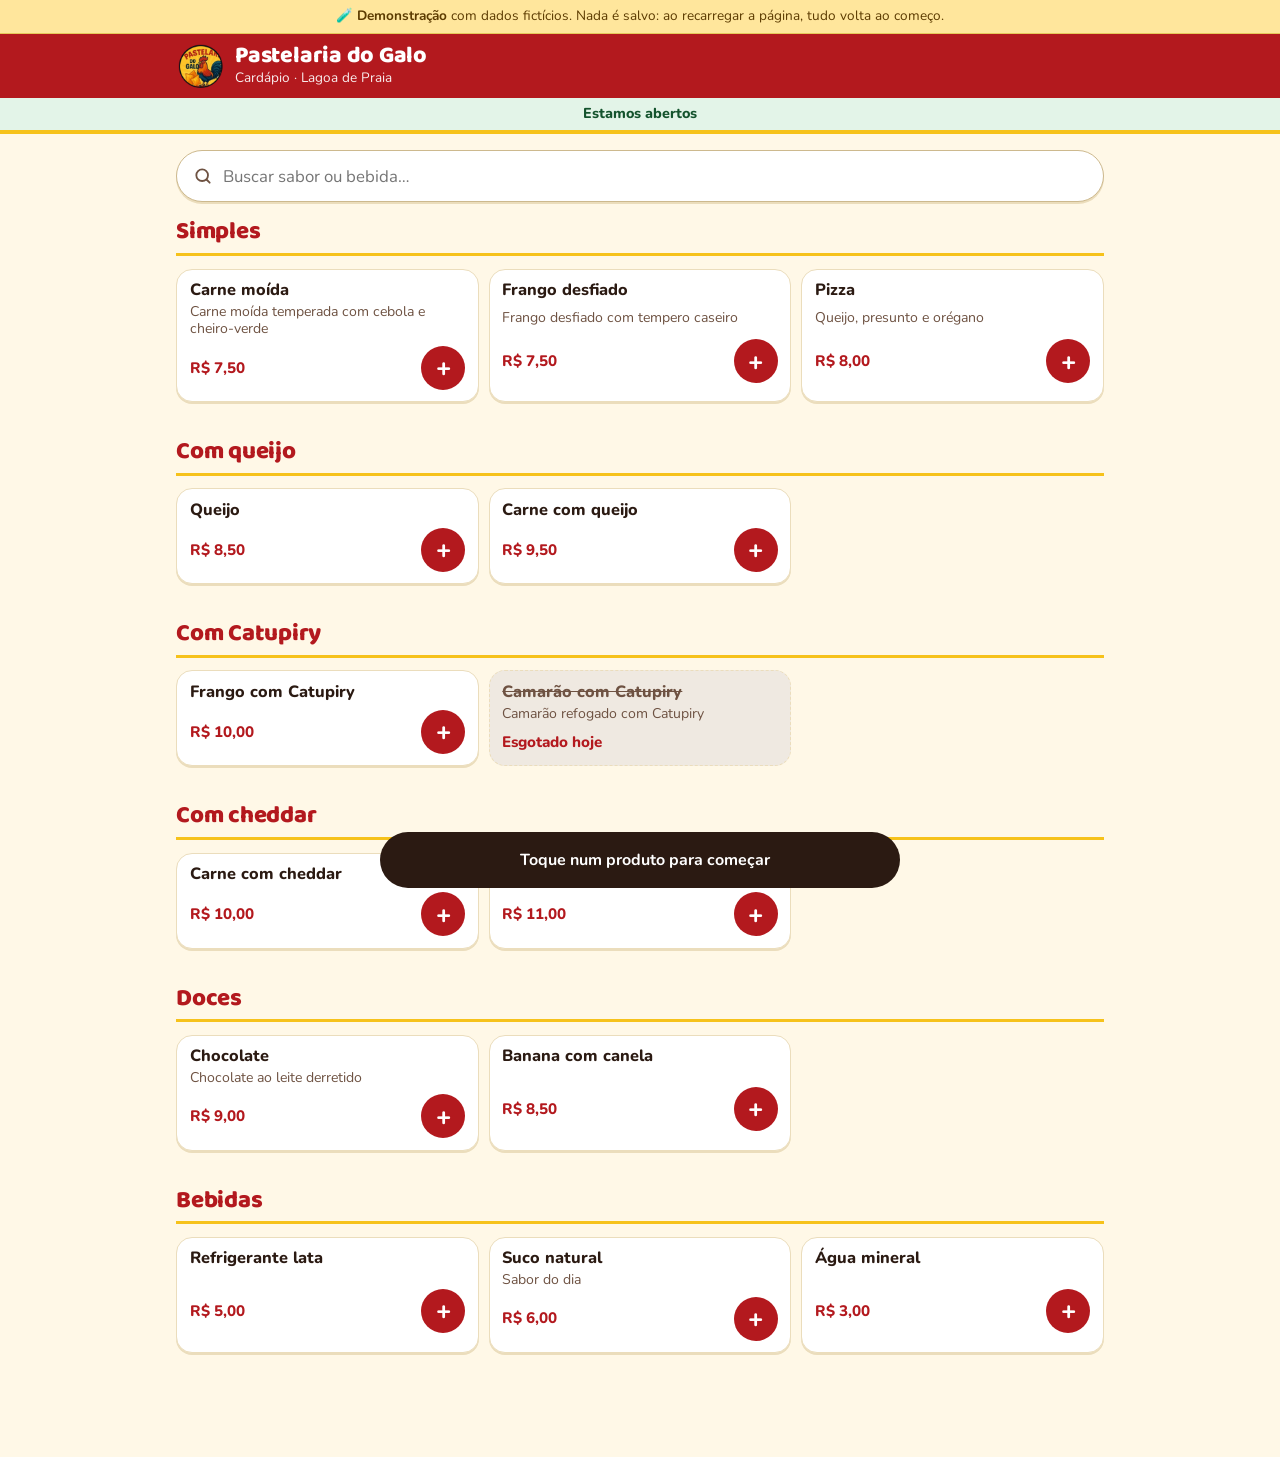
==== cardapio.html @ 92cecf73 "Demonstração clicável do Galo & Cia com dados fictícios" ====
<!doctype html>
<html lang="pt-BR">
<head>
    <meta charset="utf-8">
    <meta name="viewport" content="width=device-width, initial-scale=1, viewport-fit=cover">
    <meta name="theme-color" content="#B3191E">
    <meta name="description" content="Cardápio da Pastelaria do Galo. Escolha os pastéis e peça pelo WhatsApp.">
    <title>Cardápio · Demonstração</title>
    <link rel="icon" type="image/png" href="img/logo-galo.png">
    <link rel="stylesheet" href="vendor/bootstrap/bootstrap.min.css">
    <link rel="stylesheet" href="css/app.css">
    <link rel="stylesheet" href="css/demo.css">
</head>
<body class="cardapio-pagina">
<!-- DEMONSTRAÇÃO: esta faixa avisa que os dados são inventados. -->
<div class="faixa-demo" role="note">🧪 <strong>Demonstração</strong> com dados fictícios. Nada é salvo: ao recarregar a página, tudo volta ao começo.</div>
<!-- Esta página é PÚBLICA: qualquer pessoa abre, sem login. Por isso ela não carrega o
     sistema interno (menu, telas, login). Só mostra o cardápio e monta o pedido. -->

<header class="cardapio-topo">
    <div class="cardapio-topo-linha">
        <img class="cardapio-logo" src="img/logo-galo.png" alt="Pastelaria do Galo" width="56" height="52">
        <div class="cardapio-titulo">
            <h1>Pastelaria do Galo</h1>
            <p>Cardápio · Lagoa de Praia</p>
        </div>
    </div>
    <!-- "Estamos abertos" / "Fechados": faixa própria, embaixo do nome. -->
    <div id="situacao" class="cardapio-situacao" role="status">Carregando…</div>
</header>

<main class="cardapio-principal">
    <div id="aviso" class="cardapio-aviso d-none" role="status"></div>

    <label class="venda-busca">
        <svg aria-hidden="true" viewBox="0 0 24 24"><circle cx="11" cy="11" r="7"/><path d="m20 20-3.5-3.5"/></svg>
        <span class="visually-hidden">Buscar no cardápio</span>
        <input id="busca" type="search" autocomplete="off" placeholder="Buscar sabor ou bebida…">
    </label>

    <div id="lista"><p class="venda-vazio">Carregando o cardápio…</p></div>
    <noscript><p class="venda-vazio">Para ver o cardápio, ative o JavaScript do navegador.</p></noscript>
</main>

<!-- A barra do pedido: sempre à vista, com o total. Tocar abre o pedido para finalizar. -->
<button id="barra-pedido" class="barra-pedido barra-pedido-cardapio vazia" type="button"
        data-bs-toggle="offcanvas" data-bs-target="#painel-pedido" aria-controls="painel-pedido">
    <span>Toque num produto para começar</span>
</button>

<div id="painel-pedido" class="offcanvas offcanvas-bottom painel-cardapio" tabindex="-1" aria-labelledby="titulo-pedido">
    <div class="offcanvas-header">
        <h2 id="titulo-pedido" class="offcanvas-title h4">Seu pedido</h2>
        <button type="button" class="btn-close" data-bs-dismiss="offcanvas" aria-label="Voltar ao cardápio"></button>
    </div>
    <div class="offcanvas-body">
        <ul id="lista-pedido" class="pedido-lista"></ul>
        <div class="text-end mb-2"><button id="limpar" class="btn btn-link btn-sm" type="button">Limpar o pedido</button></div>

        <form id="form-pedido" novalidate>
            <div class="mb-2">
                <label class="form-label" for="p-nome">Seu nome</label>
                <input id="p-nome" class="form-control" maxlength="60" autocomplete="name" required>
            </div>

            <div class="mb-2">
                <div class="form-label">Como você quer receber?</div>
                <div class="btn-group grupo-grande w-100" role="group" aria-label="Retirada ou entrega">
                    <input type="radio" class="btn-check" name="tipo" id="tipo-retirada" value="RETIRADA" checked>
                    <label class="btn btn-outline-secondary" for="tipo-retirada">Retirar</label>
                    <input type="radio" class="btn-check" name="tipo" id="tipo-entrega" value="ENTREGA">
                    <label class="btn btn-outline-secondary" for="tipo-entrega">Entrega</label>
                </div>
                <div id="bloco-entrega" class="mt-2 d-none">
                    <label class="form-label small" for="p-local">Onde você está?</label>
                    <select id="p-local" class="form-select mb-2"></select>
                    <label class="form-label small" for="p-endereco">Ponto de referência</label>
                    <input id="p-endereco" class="form-control" maxlength="150" autocomplete="off">
                </div>
            </div>

            <div class="mb-2">
                <div class="form-label">Como vai pagar?</div>
                <div class="btn-group grupo-grande w-100" role="group" aria-label="Forma de pagamento">
                    <input type="radio" class="btn-check" name="pagamento" id="pag-pix" value="PIX" checked>
                    <label class="btn btn-outline-secondary" for="pag-pix">Pix</label>
                    <input type="radio" class="btn-check" name="pagamento" id="pag-dinheiro" value="DINHEIRO">
                    <label class="btn btn-outline-secondary" for="pag-dinheiro">Dinheiro</label>
                </div>
                <p id="ajuda-pix" class="form-text mb-0">A pastelaria te passa a chave Pix pelo WhatsApp.</p>
                <div id="bloco-troco" class="mt-2 d-none">
                    <label class="form-label small" for="p-troco">Troco para quanto? (deixe em branco se não precisa)</label>
                    <div class="input-group">
                        <span class="input-group-text">R$</span>
                        <input id="p-troco" class="form-control" inputmode="decimal" autocomplete="off">
                    </div>
                </div>
            </div>

            <div class="mb-2">
                <label class="form-label" for="p-observacao">Observação (opcional)</label>
                <textarea id="p-observacao" class="form-control" rows="2" maxlength="200"></textarea>
            </div>

            <!-- O detalhe da conta rola junto com o formulário; no rodapé fixo ficam só o total e o botão. -->
            <dl class="resumo-fechamento mb-1">
                <dt>Itens</dt><dd id="r-itens">R$ 0,00</dd>
                <dt id="r-taxa-rotulo" class="d-none">Entrega</dt><dd id="r-taxa" class="d-none">R$ 0,00</dd>
            </dl>
            <p class="small text-secondary mb-2">O total é uma estimativa. A pastelaria confirma o valor e o tempo pelo WhatsApp.</p>

            <div class="pedido-rodape-cardapio">
            <div class="rodape-total">
                <span class="fw-bold">Total estimado</span>
                <strong id="r-total" class="pedido-total-cardapio">R$ 0,00</strong>
            </div>
            <div id="erro-pedido" class="alert alert-danger py-2 d-none" role="alert"></div>
            <button id="enviar" class="btn btn-primary btn-lg w-100" type="submit">Pedir pelo WhatsApp</button>
            <a id="link-reserva" class="d-none small mt-2 text-center" rel="noopener" href="#">
                O WhatsApp não abriu? Toque aqui.</a>
            </div>
        </form>
    </div>
</div>

<script src="vendor/bootstrap/bootstrap.bundle.min.js"></script>
<script type="module" src="js/publico/cardapio.js"></script>
</body>
</html>
---- css/app.css ----
/* ============================================================================
   Visual do Galo & Cia (ver docs/IDENTIDADE_VISUAL.md e docs/PLANO_VISUAL.md).

   Estilo escolhido no protótipo: "Cardápio em grade" (estilo B). Topo vermelho
   com faixa amarela, fundo creme, cartões brancos com "sombra de carimbo"
   (uma linha embaixo, sem borrão), títulos arredondados e fortes.

   COMO FUNCIONA: o Bootstrap desenha tudo usando variáveis CSS (--bs-...).
   Aqui trocamos essas variáveis pelas da marca. Assim, cada botão, campo e
   cartão do sistema muda de cara sem precisarmos mexer tela por tela.

   Para mudar uma cor do sistema inteiro, altere só a variável --galo-... aqui.
   ========================================================================== */

/* Fontes salvas no projeto (vendor/fonts, licença OFL): o sistema funciona sem
   internet e não avisa nenhum site de fora a cada tela aberta. Cada arquivo é
   "variável": um só arquivo tem todos os pesos, do normal ao extra-negrito.
   font-display: swap mostra o texto na fonte do sistema até a fonte carregar. */
@font-face {
    font-family: "Baloo 2";
    src: url("../vendor/fonts/baloo2-latin.woff2") format("woff2");
    font-weight: 400 800;
    font-style: normal;
    font-display: swap;
}
@font-face {
    font-family: "Nunito";
    src: url("../vendor/fonts/nunito-latin.woff2") format("woff2");
    font-weight: 200 1000;
    font-style: normal;
    font-display: swap;
}

:root {
    /* Cores da marca */
    --galo-vermelho: #B3191E;
    --galo-vermelho-escuro: #8E1418;
    --galo-vermelho-noite: #6F0F12;
    --galo-amarelo: #F6C21B;
    --galo-amarelo-escuro: #DDA90C;
    --galo-laranja: #E8761E;
    --galo-escuro: #2B1A12;
    --galo-texto-suave: #6E5242;   /* textos de apoio: 6,6:1 sobre o creme */
    --galo-creme: #FFF4D6;
    --galo-fundo: #FFF8E7;         /* fundo das telas */
    --galo-borda: #EBDDBC;
    --galo-borda-forte: #CDB98E;
    --galo-sombra: 0 2px 0 var(--galo-borda);   /* a "sombra de carimbo" */
    --galo-vermelho-rgb: 179, 25, 30;            /* o vermelho em números, para os contornos de foco */
    --galo-foco: rgba(179, 25, 30, 0.18);        /* brilho em volta do campo selecionado */
    --galo-brilho: rgba(246, 194, 27, 0.25);     /* luz amarela nos cartões de destaque */

    /* Fontes: títulos arredondados (Baloo 2) e texto amigável (Nunito).
       Sem os arquivos delas, o navegador usa a fonte do sistema. */
    --fonte-titulo: "Baloo 2", "Nunito", system-ui, "Segoe UI", Roboto, Arial, sans-serif;
    --fonte-texto: "Nunito", system-ui, "Segoe UI", Roboto, "Helvetica Neue", Arial, sans-serif;

    /* Altura do menu de baixo no celular (as telas reservam esse espaço). */
    --menu-celular-altura: 64px;

    /* Bootstrap passa a usar as da marca */
    --bs-body-bg: var(--galo-fundo);
    --bs-body-color: var(--galo-escuro);
    --bs-secondary-color: var(--galo-texto-suave);
    --bs-primary: var(--galo-vermelho);
    --bs-primary-rgb: 179, 25, 30;
    --bs-link-color-rgb: 179, 25, 30;
    --bs-link-hover-color-rgb: 142, 20, 24;
    --bs-border-color: var(--galo-borda);
    --bs-border-radius: 0.75rem;
    --bs-border-radius-lg: 1rem;
    --bs-focus-ring-color: rgba(179, 25, 30, 0.25);
    --bs-font-sans-serif: var(--fonte-texto);
}

/* Peixaria: a mesma casa, outra cor. Ao escolher a peixaria, as variáveis da marca
   trocam de vermelho/amarelo para azul-marinho/azul-água, e o sistema inteiro muda
   junto, sem mexer tela por tela. Assim fica claro, de longe, em qual negócio se está.
   Contrastes conferidos: texto escuro no fundo 14,8:1; texto de apoio 6,5:1; branco
   no azul-marinho 9,1:1; texto escuro no azul-água 9,4:1.
   As variáveis do Bootstrap que usam as da marca são repetidas aqui, porque o
   navegador as calcula uma vez no :root e não as recalcularia sozinho. */
body[data-negocio="PEIXARIA"] {
    --galo-vermelho: #0F4C75;          /* azul-marinho: topo, botões, títulos */
    --galo-vermelho-escuro: #0B3A5A;
    --galo-vermelho-noite: #082A42;
    --galo-amarelo: #7FD1E3;           /* azul-água: escolhido, selos, faixa do topo */
    --galo-amarelo-escuro: #4FB3CC;
    --galo-escuro: #0B2233;
    --galo-texto-suave: #3F5B70;
    --galo-creme: #DCEEF7;
    --galo-fundo: #EEF5FA;
    --galo-borda: #C9DDEA;
    --galo-borda-forte: #93B8D0;
    --galo-sombra: 0 2px 0 var(--galo-borda);
    --galo-vermelho-rgb: 15, 76, 117;
    --galo-foco: rgba(15, 76, 117, 0.2);
    --galo-brilho: rgba(127, 209, 227, 0.25);

    --bs-body-bg: var(--galo-fundo);
    --bs-body-color: var(--galo-escuro);
    --bs-secondary-color: var(--galo-texto-suave);
    --bs-primary: var(--galo-vermelho);
    --bs-primary-rgb: 15, 76, 117;
    --bs-link-color-rgb: 15, 76, 117;
    --bs-link-hover-color-rgb: 11, 58, 90;
    --bs-border-color: var(--galo-borda);
    --bs-focus-ring-color: rgba(15, 76, 117, 0.25);
    background-color: var(--galo-fundo);
}

/* ── Textos ───────────────────────────────────────────────────────────────── */

h1, h2, h3, .h1, .h2, .h3, .h4, .h5 {
    font-family: var(--fonte-titulo);
    font-weight: 800;
    letter-spacing: -0.01em;
}
/* O título de cada tela: grande e no vermelho da marca. */
.cabecalho-tela h1,
.cabecalho-tela .h3 {
    color: var(--galo-vermelho);
    line-height: 1.1;
}
/* "text-muted" do Bootstrap vira o marrom suave da marca (contraste conferido). */
.text-muted {
    color: var(--galo-texto-suave) !important;
}

/* ── Botões ───────────────────────────────────────────────────────────────── */

/* Botões maiores para o toque, no celular. */
.btn {
    min-height: 44px;
    font-weight: 700;
    border-radius: 0.75rem;
}

/* Ação principal: vermelho da marca, texto branco e a "sombra de carimbo"
   mais escura, que dá cara de botão de apertar. */
.btn-primary {
    --bs-btn-color: #fff;
    --bs-btn-bg: var(--galo-vermelho);
    --bs-btn-border-color: var(--galo-vermelho);
    --bs-btn-hover-color: #fff;
    --bs-btn-hover-bg: var(--galo-vermelho-escuro);
    --bs-btn-hover-border-color: var(--galo-vermelho-escuro);
    --bs-btn-active-color: #fff;
    --bs-btn-active-bg: var(--galo-vermelho-noite);
    --bs-btn-active-border-color: var(--galo-vermelho-noite);
    --bs-btn-disabled-color: #fff;
    --bs-btn-disabled-bg: var(--galo-vermelho);
    --bs-btn-disabled-border-color: var(--galo-vermelho);
    --bs-btn-focus-shadow-rgb: var(--galo-vermelho-rgb);
    box-shadow: 0 3px 0 var(--galo-vermelho-noite);
}
.btn-primary:active {
    box-shadow: none;
    transform: translateY(2px);
}

/* Ação secundária (Editar, abas): contorno vermelho da marca. Sem isto, o
   Bootstrap usa o azul dele, que tem cor própria e não segue o --bs-primary. */
.btn-outline-primary {
    --bs-btn-color: var(--galo-vermelho);
    --bs-btn-bg: #fff;
    --bs-btn-border-color: var(--galo-vermelho);
    --bs-btn-hover-color: #fff;
    --bs-btn-hover-bg: var(--galo-vermelho-escuro);
    --bs-btn-hover-border-color: var(--galo-vermelho-escuro);
    --bs-btn-active-color: #fff;
    --bs-btn-active-bg: var(--galo-vermelho);
    --bs-btn-active-border-color: var(--galo-vermelho);
    --bs-btn-disabled-color: var(--galo-vermelho);
    --bs-btn-disabled-border-color: var(--galo-vermelho);
    --bs-btn-focus-shadow-rgb: var(--galo-vermelho-rgb);
}

/* "Registrar venda" usava o verde do Bootstrap, que destoava: vira vermelho. */
.btn-success {
    --bs-btn-color: #fff;
    --bs-btn-bg: var(--galo-vermelho);
    --bs-btn-border-color: var(--galo-vermelho);
    --bs-btn-hover-color: #fff;
    --bs-btn-hover-bg: var(--galo-vermelho-escuro);
    --bs-btn-hover-border-color: var(--galo-vermelho-escuro);
    --bs-btn-active-color: #fff;
    --bs-btn-active-bg: var(--galo-vermelho-noite);
    --bs-btn-active-border-color: var(--galo-vermelho-noite);
    --bs-btn-disabled-color: #fff;
    --bs-btn-disabled-bg: var(--galo-vermelho);
    --bs-btn-disabled-border-color: var(--galo-vermelho);
    box-shadow: 0 3px 0 var(--galo-vermelho-noite);
}

/* Botão em forma de link ("Limpar o pedido"): na cor da marca, e não no azul do Bootstrap. */
.btn-link {
    --bs-btn-color: var(--galo-vermelho);
    --bs-btn-hover-color: var(--galo-vermelho-escuro);
    --bs-btn-active-color: var(--galo-vermelho-noite);
}

/* Destaque: amarelo da marca. Texto ESCURO: branco no amarelo fica ilegível. */
.btn-warning {
    --bs-btn-color: var(--galo-escuro);
    --bs-btn-bg: var(--galo-amarelo);
    --bs-btn-border-color: var(--galo-amarelo);
    --bs-btn-hover-color: var(--galo-escuro);
    --bs-btn-hover-bg: var(--galo-amarelo-escuro);
    --bs-btn-hover-border-color: var(--galo-amarelo-escuro);
    --bs-btn-active-color: var(--galo-escuro);
    --bs-btn-active-bg: var(--galo-amarelo-escuro);
    --bs-btn-active-border-color: var(--galo-amarelo-escuro);
}

/* Opções (pagamento, origem, período...): brancas; a escolhida fica AMARELA,
   com texto escuro e em negrito. O vermelho fica só para a ação principal,
   e a escolha não depende só da cor (o negrito também muda). */
.btn-outline-secondary {
    --bs-btn-color: var(--galo-escuro);
    --bs-btn-bg: #fff;
    --bs-btn-border-color: var(--galo-borda-forte);
    --bs-btn-hover-color: var(--galo-escuro);
    --bs-btn-hover-bg: var(--galo-creme);
    --bs-btn-hover-border-color: var(--galo-borda-forte);
    --bs-btn-active-color: var(--galo-escuro);
    --bs-btn-active-bg: var(--galo-amarelo);
    --bs-btn-active-border-color: var(--galo-amarelo-escuro);
    --bs-btn-focus-shadow-rgb: var(--galo-vermelho-rgb);
}
.btn-check:checked + .btn {
    font-weight: 800;
}

/* ── Campos ───────────────────────────────────────────────────────────────── */

/* Campos brancos sobre o creme: destacam onde se digita. */
.form-control,
.form-select {
    background-color: #fff;
    border-color: var(--galo-borda-forte);
    border-radius: 0.75rem;
    min-height: 44px;
}
.form-control:focus,
.form-select:focus {
    border-color: var(--galo-vermelho);
    box-shadow: 0 0 0 0.25rem var(--galo-foco);
}
/* Sem as setinhas minúsculas dos campos de número: digita-se o valor.
   (O teclado numérico do celular continua aparecendo.) */
input[type="number"]::-webkit-outer-spin-button,
input[type="number"]::-webkit-inner-spin-button {
    -webkit-appearance: none;
    margin: 0;
}
input[type="number"] {
    -moz-appearance: textfield;
    appearance: textfield;
}
.form-check-input:checked {
    background-color: var(--galo-vermelho);
    border-color: var(--galo-vermelho);
}
.form-label {
    font-weight: 700;
}

/* ── Cartões e listas ─────────────────────────────────────────────────────── */

.card {
    --bs-card-bg: #fff;
    border: 1px solid var(--galo-borda);
    border-radius: 1rem;
    box-shadow: var(--galo-sombra);
}
.list-group {
    --bs-list-group-border-color: var(--galo-borda);
}

/* ── Topo ─────────────────────────────────────────────────────────────────── */

.barra-topo {
    color: #fff;
    background: var(--galo-vermelho);
    border-bottom: 4px solid var(--galo-amarelo);
}
.barra-linha {
    display: flex;
    align-items: center;
    gap: 0.75rem;
    max-width: 1320px;
    margin: 0 auto;
    padding: 0.5rem 1rem;
}
.marca {
    display: flex;
    align-items: center;
    gap: 0.6rem;
    color: #fff;
    font-family: var(--fonte-titulo);
    font-size: 1.3rem;
    font-weight: 800;
    letter-spacing: -0.01em;
    text-decoration: none;
    white-space: nowrap;
}
.marca:hover {
    color: #fff;
}
.marca strong {
    color: var(--galo-amarelo);
}
.selo-mini {
    width: 40px;
    height: 40px;
    flex: none;
    object-fit: contain;
}

/* Negócio escolhido: um selo amarelo, sempre à vista. Tocar nele troca o negócio. */
.selo-negocio {
    display: inline-flex;
    align-items: center;
    min-height: 32px;
    padding: 0 0.75rem;
    border-radius: 999px;
    background: var(--galo-amarelo);
    color: var(--galo-escuro);
    font-weight: 800;
    font-size: 0.9rem;
    text-decoration: none;
    white-space: nowrap;
}
.selo-negocio:hover {
    color: var(--galo-escuro);
    background: #fff;
}

/* Itens de menu (topo, menu de baixo e "Mais"): ícone + nome. */
.menu-link {
    display: inline-flex;
    align-items: center;
    gap: 0.4rem;
    min-height: 44px;
    padding: 0 0.7rem;
    border: 0;
    border-radius: 999px;
    background: transparent;
    color: inherit;
    font: inherit;
    font-weight: 700;
    text-decoration: none;
    white-space: nowrap;
    cursor: pointer;
}
.menu-link svg {
    width: 20px;
    height: 20px;
    flex: none;
    fill: none;
    stroke: currentColor;
    stroke-width: 2;
    stroke-linecap: round;
    stroke-linejoin: round;
}

/* Menu do topo (computador): texto branco; a tela atual fica num "comprimido" amarelo. */
.menu-topo {
    display: flex;
    flex-wrap: nowrap;
    gap: 0.1rem;
    margin-left: auto;
}
.menu-topo .menu-link {
    padding: 0 0.6rem;
    font-size: 0.95rem;
}
.barra-topo .menu-link {
    color: #fff;
}
.barra-topo .menu-link:hover {
    background: rgba(255, 255, 255, 0.15);
    color: #fff;
}
.barra-topo .menu-link.active {
    background: var(--galo-amarelo);
    color: var(--galo-escuro);
}
.barra-conta {
    display: flex;
    align-items: center;
    gap: 0.15rem;
    padding-left: 0.5rem;
    border-left: 1px solid rgba(255, 255, 255, 0.3);
}

/* Setinha "▾" dos botões que abrem um menu (Mais e conta). */
.seta {
    width: 0;
    height: 0;
    margin-left: 0.15rem;
    border-left: 4px solid transparent;
    border-right: 4px solid transparent;
    border-top: 5px solid currentColor;
}
/* Menus suspensos do topo: cartão branco, itens grandes, ícone + nome. */
.menu-suspenso {
    min-width: 230px;
    margin-top: 0.5rem !important;
    padding: 0.4rem;
    border: 1px solid var(--galo-borda);
    border-radius: 1rem;
    box-shadow: 0 10px 28px rgba(43, 26, 18, 0.18);
}
/* Quem está logada: nome e perfil, no alto do menu da conta (não é um botão). */
.menu-cabecalho {
    display: flex;
    flex-direction: column;
    padding: 0.4rem 0.8rem 0.6rem;
    margin-bottom: 0.3rem;
    border-bottom: 1px solid var(--galo-borda);
    color: var(--galo-escuro);
}
.menu-cabecalho small {
    color: var(--galo-texto-suave);
}
.menu-item {
    display: flex;
    align-items: center;
    gap: 0.6rem;
    min-height: 44px;
    padding: 0 0.8rem;
    border-radius: 0.7rem;
    color: var(--galo-escuro);
    font-weight: 700;
}
.menu-item svg {
    width: 20px;
    height: 20px;
    flex: none;
    fill: none;
    stroke: currentColor;
    stroke-width: 2;
    stroke-linecap: round;
    stroke-linejoin: round;
}
.menu-item:hover,
.menu-item:focus {
    background: var(--galo-creme);
    color: var(--galo-escuro);
}
.menu-item.active,
.menu-item.active:hover {
    background: var(--galo-amarelo);
    color: var(--galo-escuro);
}
.menu-item.acao-sair {
    color: var(--galo-vermelho);
}

.tela {
    padding-top: 1rem;
    padding-bottom: 1.5rem;
}

/* Menu de baixo (só no celular). */
.menu-celular {
    display: none;
}

/* No computador médio, o menu do topo encolhe: só os ícones nos itens da conta
   (o nome e o "Sair" continuam no title, ao parar o mouse, e no leitor de tela). */
@media (max-width: 1439.98px) {
    .barra-conta .menu-link {
        font-size: 0;
        gap: 0;
    }
    .barra-conta .menu-link svg {
        width: 22px;
        height: 22px;
    }
}

/* Notebook pequeno: só o selo do galo no lugar do nome, e itens mais juntos. */
@media (min-width: 992px) and (max-width: 1199.98px) {
    .marca span {
        position: absolute;
        width: 1px;
        height: 1px;
        overflow: hidden;
        clip: rect(0 0 0 0);
    }
    .barra-linha {
        gap: 0.5rem;
    }
    .menu-topo .menu-link {
        padding: 0 0.35rem;
        gap: 0.3rem;
        font-size: 0.88rem;
    }
}

/* Celular e tablet em pé: topo enxuto; o menu vai para baixo, como num aplicativo. */
@media (max-width: 991.98px) {
    .menu-topo,
    .barra-conta {
        display: none !important;
    }
    .barra-linha {
        justify-content: space-between;
    }
    .menu-celular {
        position: fixed;
        left: 0;
        right: 0;
        bottom: 0;
        z-index: 1030;
        display: grid;
        grid-template-columns: repeat(4, 1fr);
        height: calc(var(--menu-celular-altura) + env(safe-area-inset-bottom));
        padding-bottom: env(safe-area-inset-bottom);
        background: #fff;
        border-top: 1px solid var(--galo-borda);
        box-shadow: 0 -2px 10px rgba(43, 26, 18, 0.08);
    }
    .menu-celular.d-none {
        display: none !important;
    }
    .menu-celular .menu-link {
        flex-direction: column;
        justify-content: center;
        gap: 0.15rem;
        border-radius: 0;
        padding: 0;
        font-size: 0.78rem;
        color: var(--galo-texto-suave);
    }
    .menu-celular .menu-link svg {
        width: 24px;
        height: 24px;
    }
    /* A tela atual: ícone dentro de um comprimido amarelo e o nome em vermelho. */
    .menu-celular .menu-link.active {
        color: var(--galo-vermelho);
    }
    .menu-celular .menu-link.active svg {
        width: 52px;
        padding: 2px 14px;
        border-radius: 999px;
        background: var(--galo-amarelo);
        color: var(--galo-escuro);
    }
    /* As telas reservam o espaço do menu de baixo, para nada ficar escondido atrás dele. */
    body:not(.modo-login) .tela {
        padding-bottom: calc(var(--menu-celular-altura) + env(safe-area-inset-bottom) + 1.5rem);
    }
    body:not(.modo-login) .avisos {
        bottom: calc(var(--menu-celular-altura) + env(safe-area-inset-bottom));
    }
    /* O que fica grudado no rodapé da tela (barra de pagamento dos repasses)
       para logo ACIMA do menu de baixo, e não escondido atrás dele. */
    body:not(.modo-login) .barra-pagamento {
        bottom: calc(var(--menu-celular-altura) + env(safe-area-inset-bottom));
    }
}

/* "Mais" do celular: painel que sobe de baixo, com uma opção por linha. */
.menu-mais {
    --bs-offcanvas-height: auto;
    border-radius: 1.25rem 1.25rem 0 0;
    border-top: 4px solid var(--galo-amarelo);
    background: var(--galo-fundo);
}
.menu-mais .offcanvas-body {
    padding-bottom: calc(1rem + env(safe-area-inset-bottom));
}
.menu-mais-lista {
    display: grid;
    gap: 0.4rem;
}
.menu-mais-lista .menu-link {
    justify-content: flex-start;
    gap: 0.75rem;
    min-height: 52px;
    padding: 0 1rem;
    border-radius: 0.9rem;
    background: #fff;
    border: 1px solid var(--galo-borda);
    box-shadow: var(--galo-sombra);
    color: var(--galo-escuro);
}
.menu-mais-lista .menu-link.d-none {
    display: none;
}
.menu-mais-lista .menu-link.active {
    border-color: var(--galo-vermelho);
    color: var(--galo-vermelho);
}
.menu-mais-lista .acao-sair {
    margin-top: 0.5rem;
    color: var(--galo-vermelho);
}

.avisos {
    bottom: 0;
}

/* ── Tela de login ────────────────────────────────────────────────────────── */

/* No login a barra do topo some: a própria tela já mostra a marca. */
.modo-login .barra-topo {
    display: none;
}

/* Sem o espaço de 1rem que as outras telas têm no topo: ali apareceria uma faixa
   creme em cima do fundo vermelho. */
.modo-login .tela {
    padding: 0;
}

/* Um cartão só, centralizado, sobre o degradê laranja → azul.
   Vale igual no celular e no computador; só os tamanhos mudam. */
.login-palco {
    position: relative;
    overflow: hidden;
    min-height: 100vh;
    display: flex;
    flex-direction: column;
    align-items: center;
    justify-content: center;
    gap: 1.5rem;
    padding: 2rem 1.25rem;
    color: #fff;
    /* Laranja da pastelaria de um lado, azul da peixaria do outro. */
    background: linear-gradient(135deg, #E8761E 0%, #D4572A 30%, #1B5A86 70%, #0B3A5A 100%);
}
/* Bolinhas sutis por cima do fundo. */
.login-palco::after {
    content: "";
    position: absolute;
    inset: 0;
    background-image: radial-gradient(rgba(255, 255, 255, 0.09) 1.6px, transparent 1.6px);
    background-size: 22px 22px;
    pointer-events: none;
}
.login-palco > * {
    position: relative;
    z-index: 1;
    min-width: 0;
}

/* Marca dentro do cartão: as duas figurinhas e o nome, em cima do formulário. */
.login-marca {
    display: flex;
    flex-direction: column;
    align-items: center;
    text-align: center;
    margin-bottom: 1.75rem;
}
/* As duas figurinhas lado a lado: o sistema é da pastelaria e da peixaria. */
.login-logos {
    display: flex;
    align-items: center;
    justify-content: center;
    gap: 1.25rem;
}
.login-logos img {
    width: clamp(84px, 22vw, 104px);
    height: auto;
    object-fit: contain;
    filter: drop-shadow(0 4px 8px rgba(43, 26, 18, 0.25));
}
.login-titulo {
    margin: 1rem 0 0;
    font-weight: 900;
    font-size: clamp(2rem, 8vw, 2.6rem);
    line-height: 1;
    letter-spacing: -0.02em;
    text-transform: uppercase;
    color: #0B3A5A;                 /* azul-marinho da peixaria */
}
.login-titulo span {
    color: #D4572A;                 /* laranja da pastelaria */
}

.login-cartao {
    width: 100%;
    max-width: 460px;
    color: var(--galo-escuro);
    border-top: 6px solid var(--galo-amarelo);
    box-shadow: 0 14px 36px rgba(0, 0, 0, 0.28);
}
.aviso-caps {
    display: inline-block;
    margin-top: 0.4rem;
    padding: 0.15rem 0.6rem;
    font-size: 0.85rem;
    font-weight: 600;
    color: var(--galo-escuro);
    background: var(--galo-amarelo);
    border-radius: 999px;
}


/* ── Escolha do negócio ───────────────────────────────────────────────────── */

.escolha-negocio {
    display: flex;
    align-items: center;
    gap: 1rem;
    width: 100%;
    min-height: 140px;
    padding: 1.5rem;
    text-align: left;
    color: #fff;
    border: 0;
    border-radius: 1.25rem;
    box-shadow: 0 8px 22px rgba(43, 26, 18, 0.18);
    transition: transform 0.12s ease, box-shadow 0.12s ease;
}
.escolha-negocio:hover {
    transform: translateY(-3px);
    box-shadow: 0 12px 28px rgba(43, 26, 18, 0.24);
}
.escolha-negocio:focus-visible {
    outline: 4px solid var(--galo-amarelo);
    outline-offset: 3px;
}
.escolha-pastelaria {
    background: linear-gradient(135deg, var(--galo-vermelho), #D44A1C);
}
.escolha-peixaria {
    background: linear-gradient(135deg, #0E5566, #1A8599);
}
.escolha-icone {
    flex: 0 0 auto;
    display: grid;
    place-items: center;
    width: 72px;
    height: 72px;
    font-size: 2.4rem;
    background: rgba(255, 255, 255, 0.18);
    border-radius: 50%;
}
.escolha-titulo {
    display: block;
    font-size: 1.6rem;
    font-weight: 800;
    line-height: 1.1;
}
.escolha-detalhe {
    display: block;
    opacity: 0.92;
}

/* ── Equipe ───────────────────────────────────────────────────────────────── */

.cabecalho-com-acao {
    display: flex;
    justify-content: space-between;
    align-items: flex-start;
    gap: 0.75rem;
}
.cabecalho-com-acao > .btn {
    flex: none;
}
.cabecalho-tela {
    margin: 0.5rem 0 1.5rem;
}

/* Uma pessoa por linha: avatar, nome e detalhes, ação à direita. */
.pessoa {
    display: flex;
    align-items: center;
    gap: 1rem;
    padding: 1rem 1.25rem;
}
.pessoa + .pessoa {
    border-top: 1px solid var(--galo-borda);
}
.pessoa-info {
    flex: 1 1 auto;
    min-width: 0;
}
.pessoa-acao {
    flex: 0 0 auto;
}
.pessoa-avatar {
    flex: 0 0 auto;
    display: grid;
    place-items: center;
    width: 48px;
    height: 48px;
    font-weight: 800;
    border-radius: 50%;
}
/* Desativado: apagado na tela, mas o selo "Desativado" diz o estado em texto. */
.pessoa-inativa .pessoa-avatar,
.pessoa-inativa .pessoa-info {
    opacity: 0.55;
}

/* Cores do papel: no avatar e no selo ao lado do nome. */
.papel-admin {
    color: #fff;
    background-color: var(--galo-vermelho);
}
.papel-equipe {
    color: var(--galo-escuro);
    background-color: var(--galo-amarelo);
}
.selo-inativo {
    color: #fff;
    background-color: #6B5A4E;
}
.selo-voce {
    color: var(--galo-escuro);
    background-color: var(--galo-creme);
    border: 1px solid var(--galo-borda-forte);
}

/* Opção de papel: título em cima, explicação embaixo, alinhados à esquerda. */
.opcao-papel {
    display: flex;
    flex-direction: column;
    align-items: flex-start;
    text-align: left;
    padding: 0.75rem 1rem;
}
.opcao-titulo {
    font-weight: 800;
}
.opcao-detalhe {
    font-size: 0.875rem;
    font-weight: 400;
    opacity: 0.85;
}

@media (max-width: 575.98px) {
    .pessoa {
        flex-wrap: wrap;
    }
    /* No celular, o botão de ação vai para a linha de baixo, ocupando a largura. */
    .pessoa-acao {
        width: 100%;
        padding-left: calc(48px + 1rem);
    }
}

/* ── Minha senha ──────────────────────────────────────────────────────────── */

/* Contador de caracteres: fica verde e em negrito ao atingir o mínimo
   (e o texto muda para "tamanho ok": não depende só da cor). */
.contador-senha.contador-ok {
    color: #1E7A3C;
    font-weight: 700;
}

/* ── Caixa ────────────────────────────────────────────────────────────────── */

/* Selo do estado do caixa: o texto diz o estado ("Caixa aberto"), a bolinha só reforça. */
.estado-caixa {
    display: inline-flex;
    align-items: center;
    gap: 0.4rem;
    padding: 0.25rem 0.75rem;
    font-size: 0.85rem;
    font-weight: 800;
    border-radius: 999px;
}
.estado-caixa::before {
    content: "";
    width: 0.55rem;
    height: 0.55rem;
    border-radius: 50%;
    background: currentColor;
}
.estado-aberto {
    color: var(--galo-escuro);
    background: var(--galo-amarelo);
}
.estado-fechado {
    color: #fff;
    background: #6B5A4E;
}

/* Cartão de destaque: o número que importa, grande, sobre o vermelho da marca. */
.caixa-destaque {
    color: #fff;
    border: 0;
    background:
        radial-gradient(circle at 92% 8%, var(--galo-brilho), transparent 40%),
        linear-gradient(135deg, var(--galo-vermelho), var(--galo-vermelho-noite));
}
.caixa-rotulo {
    font-size: 0.95rem;
    opacity: 0.9;
}
.caixa-valor {
    font-size: clamp(2.4rem, 7vw, 3.4rem);
    font-weight: 900;
    line-height: 1.05;
    color: var(--galo-amarelo);
    font-variant-numeric: tabular-nums;
}

/* A conta aberta: sinal | descrição | valor, com os valores alinhados à direita. */
.composicao-linha {
    display: grid;
    grid-template-columns: 1.25rem 1fr auto;
    gap: 0.5rem;
    padding: 0.45rem 0;
    border-bottom: 1px dashed var(--galo-borda);
}
.composicao-sinal {
    font-weight: 800;
    text-align: center;
}
.composicao-valor {
    font-variant-numeric: tabular-nums;
}
.composicao-zerada {
    opacity: 0.55;
}
.composicao-total {
    margin-top: 0.25rem;
    border-bottom: 0;
    border-top: 2px solid var(--galo-escuro);
    font-size: 1.1rem;
    font-weight: 800;
}

/* Histórico de reforços e sangrias. */
.lista-movimentos {
    margin: 0;
    padding: 0;
    list-style: none;
}
.movimento {
    display: grid;
    grid-template-columns: 3.25rem 1fr auto;
    gap: 0.75rem;
    align-items: start;
    padding: 0.6rem 0;
}
.movimento + .movimento {
    border-top: 1px solid var(--galo-borda);
}
.movimento-hora {
    color: var(--bs-secondary-color);
    font-variant-numeric: tabular-nums;
}
.movimento-valor {
    font-weight: 800;
    font-variant-numeric: tabular-nums;
}
/* O sinal (+/−) vem escrito no valor; a cor só reforça. */
.valor-entra {
    color: #1E7A3C;
}
.valor-sai {
    color: var(--galo-vermelho);
}

/* Fechamento: fica visível ao lado no computador, enquanto se rola o resto. */
@media (min-width: 992px) {
    .caixa-fechar {
        position: sticky;
        top: 1rem;
    }
}
.passos-fechamento {
    padding-left: 1.1rem;
    margin: 0.5rem 0 1rem;
}
.previa-diferenca {
    padding: 0.75rem 1rem;
    font-weight: 700;
    color: var(--bs-secondary-color);
    background: var(--galo-creme);
    border-radius: 0.75rem;
}
.diferenca-ok {
    color: #14532D;
    background: #DCF2E3;
}
.diferenca-sobra {
    color: #5C3D00;
    background: #FFF0C2;
}
.diferenca-falta {
    color: #7A0F12;
    background: #FBDADB;
}

.resumo-fechamento {
    display: grid;
    grid-template-columns: auto 1fr;
    gap: 0.4rem 1rem;
}
.resumo-fechamento dt {
    font-weight: 400;
    color: var(--bs-secondary-color);
}
.resumo-fechamento dd {
    margin: 0;
    font-weight: 700;
    text-align: right;
}

/* ── Despesas ─────────────────────────────────────────────────────────────── */

/* Números do resumo do mês, em cartõezinhos. */
.resumo-numero {
    display: flex;
    flex-direction: column;
    height: 100%;
    padding: 0.85rem 1rem;
    background: #fff;
    border: 1px solid var(--galo-borda);
    border-radius: 0.9rem;
}
.resumo-rotulo {
    font-size: 0.85rem;
    color: var(--bs-secondary-color);
}
.resumo-valor {
    font-family: var(--fonte-titulo);
    font-size: 1.45rem;
    font-weight: 800;
    line-height: 1.2;
    font-variant-numeric: tabular-nums;
}
.resumo-destaque {
    color: #fff;
    background: var(--galo-vermelho);
    border-color: var(--galo-vermelho);
}
.resumo-destaque .resumo-rotulo {
    color: rgba(255, 255, 255, 0.85);
}
.resumo-alerta {
    background: #FFF0C2;
    border-color: var(--galo-amarelo);
}

/* Uma despesa por linha: dia | descrição e detalhes | valor e situação. */
.despesa {
    display: grid;
    grid-template-columns: 3rem 1fr auto;
    gap: 0.75rem;
    align-items: start;
    padding: 1rem 1.25rem;
}
.despesa + .despesa {
    border-top: 1px solid var(--galo-borda);
}
.despesa-data {
    text-align: center;
    line-height: 1;
    padding: 0.4rem 0;
    background: var(--galo-creme);
    border-radius: 0.6rem;
}
.despesa-dia {
    display: block;
    font-size: 1.25rem;
    font-weight: 800;
}
.despesa-mes {
    font-size: 0.75rem;
    color: var(--bs-secondary-color);
}
.despesa-lado {
    text-align: right;
}
.despesa-valor {
    font-weight: 800;
    font-variant-numeric: tabular-nums;
}
/* Situação sempre em texto ("Paga · Pix", "Pendente"); a cor só reforça. */
.selo-pago {
    color: #14532D;
    background: #DCF2E3;
}
.selo-pendente {
    color: #5C3D00;
    background: #FFE08A;
}
.itens-despesa summary {
    cursor: pointer;
    color: var(--galo-vermelho);
}

/* Formulário: opções de pagamento em botões, 2 por linha. */
.opcoes-pagamento {
    display: grid;
    grid-template-columns: 1fr 1fr;
    gap: 0.4rem;
}
.aviso-dinheiro {
    padding: 0.5rem 0.75rem;
    color: var(--galo-escuro);
    background: var(--galo-creme);
    border-left: 4px solid var(--galo-amarelo);
    border-radius: 0.5rem;
}
.item-linha {
    display: grid;
    grid-template-columns: 1fr 4.5rem 5.5rem 5.5rem auto;
    gap: 0.35rem;
    align-items: center;
    margin-bottom: 0.4rem;
}
@media (min-width: 992px) {
    .despesa-form-cartao {
        position: sticky;
        top: 1rem;
    }
}
@media (max-width: 575.98px) {
    /* No celular, cada item vira duas linhas: nome em cima, números embaixo. */
    .item-linha {
        grid-template-columns: 1fr 1fr 1fr auto;
    }
    .item-linha .item-desc {
        grid-column: 1 / -1;
    }
}

/* ── Repasses ─────────────────────────────────────────────────────────────── */

/* Atalhos de período: "comprimidos" numa linha só, como as categorias da venda.
   No celular a linha rola para o lado, em vez de quebrar torta em duas. */
.periodo-atalhos {
    display: flex;
    gap: 0.4rem;
    max-width: 100%;
    overflow-x: auto;
    padding-bottom: 2px;
    scrollbar-width: thin;
}
.periodo-atalhos .btn {
    flex: none;
    border-radius: 999px;
    white-space: nowrap;
}
.periodo-datas {
    display: flex;
    align-items: flex-end;
    gap: 0.5rem;
}
@media (max-width: 575.98px) {
    .periodo-atalhos {
        width: 100%;
    }
    /* As duas datas dividem a largura e nunca passam da borda do cartão. */
    .periodo-datas {
        width: 100%;
    }
    .periodo-datas > div {
        flex: 1 1 0;
        min-width: 0;
    }
}

.repasse-cabecalho {
    padding: 0.85rem 1.25rem;
    background: var(--galo-creme);
    border-bottom: 1px solid var(--galo-borda);
    border-radius: 1rem 1rem 0 0;
}
/* Cada entrega é um <label>: tocar em qualquer lugar da linha marca a caixinha. */
.repasse {
    display: grid;
    grid-template-columns: 3rem 1fr auto;
    gap: 0.75rem;
    align-items: center;
    margin: 0;
    padding: 0.9rem 1.25rem;
    cursor: default;
}
.repasse-com-marcador {
    grid-template-columns: 1.5rem 3rem 1fr auto;
    cursor: pointer;
}
.repasse + .repasse {
    border-top: 1px solid var(--galo-borda);
}
.repasse-marcar {
    width: 1.35rem;
    height: 1.35rem;
    margin: 0;
}
.repasse-fechado .repasse-info,
.repasse-fechado .despesa-data {
    opacity: 0.65;
}
.repasse-semana {
    display: block;
    margin-top: 0.15rem;
    font-size: 0.7rem;
    text-transform: uppercase;
    color: var(--bs-secondary-color);
}
.repasse-info {
    min-width: 0;
}

/* Barra de pagamento: aparece ao marcar entregas, presa no rodapé da tela. */
.barra-pagamento {
    position: sticky;
    bottom: 0;
    z-index: 20;
    margin-top: 1rem;
    padding: 0.9rem 1.25rem;
    color: #fff;
    background: var(--galo-escuro);
    border-radius: 1rem;
    box-shadow: 0 -6px 18px rgba(43, 26, 18, 0.25);
}
.barra-pagamento-conteudo {
    display: flex;
    flex-wrap: wrap;
    align-items: center;
    justify-content: space-between;
    gap: 0.75rem;
}
.barra-pagamento-total strong {
    display: block;
    font-size: 1.5rem;
    color: var(--galo-amarelo);
    font-variant-numeric: tabular-nums;
}
.barra-pagamento .btn-outline-secondary {
    --bs-btn-color: #fff;
    --bs-btn-bg: transparent;
    --bs-btn-border-color: rgba(255, 255, 255, 0.45);
    --bs-btn-hover-color: #fff;
    --bs-btn-hover-bg: rgba(255, 255, 255, 0.12);
}
.barra-pagamento .text-danger {
    color: #FFB4B6 !important;
}

/* ── Avisos ───────────────────────────────────────────────────────────────── */

/* Avisos ficam por cima de tudo e não atrapalham o toque na tela. */
.avisos {
    z-index: 1080;
    width: min(92vw, 420px);
    pointer-events: none;
}
.avisos .alert {
    pointer-events: auto;
}

/* ── Venda (estilo B: cartões por categoria) ──────────────────────────────── */

/* Faixa do caixa aberto: discreta, para não roubar a atenção dos produtos. */
.venda-caixa {
    display: flex;
    flex-wrap: wrap;
    justify-content: space-between;
    gap: 0.25rem 1rem;
    padding: 0.6rem 1rem;
    background: #fff;
    border: 1px solid var(--galo-borda);
    border-radius: 0.9rem;
    box-shadow: var(--galo-sombra);
}
.ponto-aberto {
    display: inline-block;
    width: 0.6rem;
    height: 0.6rem;
    margin-right: 0.25rem;
    border-radius: 50%;
    background: #1E7B45;
}

/* Produtos à esquerda, pedido à direita (computador). No celular, uma coluna. */
.venda-grade {
    display: grid;
    grid-template-columns: minmax(0, 1fr) 380px;
    gap: 1.25rem;
    align-items: start;
}
@media (max-width: 991.98px) {
    .venda-grade {
        grid-template-columns: minmax(0, 1fr);
    }
}

/* Busca: um campo grande e arredondado. */
.venda-busca {
    display: flex;
    align-items: center;
    gap: 0.5rem;
    min-height: 52px;
    padding: 0 1rem;
    background: #fff;
    border: 1px solid var(--galo-borda-forte);
    border-radius: 999px;
    box-shadow: var(--galo-sombra);
}
.venda-busca:focus-within {
    border-color: var(--galo-vermelho);
    box-shadow: 0 0 0 0.25rem var(--galo-foco);
}
.venda-busca svg {
    width: 20px;
    height: 20px;
    flex: none;
    fill: none;
    stroke: var(--galo-texto-suave);
    stroke-width: 2.2;
    stroke-linecap: round;
}
.venda-busca input {
    flex: 1;
    min-width: 0;
    border: 0;
    outline: none;
    background: transparent;
    font-size: 1.05rem;
    color: var(--galo-escuro);
}

/* Cada categoria: título vermelho e os cartões em grade. */
.venda-secao {
    margin-top: 1rem;
}
.venda-secao-titulo {
    margin: 0 0 0.6rem;
    font-size: 1.5rem;
    color: var(--galo-vermelho);
}
.venda-cartoes {
    display: grid;
    grid-template-columns: repeat(auto-fill, minmax(150px, 1fr));
    gap: 0.6rem;
}
@media (max-width: 575.98px) {
    .venda-cartoes {
        grid-template-columns: repeat(2, minmax(0, 1fr));
    }
}
.venda-vazio {
    margin: 1rem 0;
    padding: 1rem;
    background: #fff;
    border-radius: 0.9rem;
}

/* O cartão do produto é um botão grande: tocar soma 1. */
.produto-item {
    position: relative;
    display: flex;
    flex-direction: column;
    gap: 0.35rem;
}
.produto-cartao {
    position: relative;
    display: flex;
    flex-direction: column;
    justify-content: space-between;
    align-items: flex-start;
    gap: 0.4rem;
    min-height: 88px;
    padding: 0.75rem;
    border: 1px solid var(--galo-borda);
    border-radius: 1rem;
    background: #fff;
    box-shadow: var(--galo-sombra);
    color: var(--galo-escuro);
    text-align: left;
    transition: transform 0.08s;
}
.produto-cartao:hover {
    border-color: var(--galo-borda-forte);
}
.produto-cartao:active {
    transform: translateY(2px);
    box-shadow: none;
}
.produto-cartao:focus-visible {
    outline: 3px solid var(--galo-vermelho);
    outline-offset: 2px;
}
/* Escolhido: borda vermelha grossa e o número no canto (o número vale mais que a cor). */
.produto-cartao.escolhido {
    border: 3px solid var(--galo-vermelho);
    padding: calc(0.75rem - 2px);
}
.produto-nome {
    font-weight: 800;
    line-height: 1.2;
    padding-right: 1.4rem;
}
.produto-preco {
    color: var(--galo-texto-suave);
    font-size: 0.95rem;
}
.produto-qtd {
    position: absolute;
    top: -9px;
    right: -7px;
    min-width: 30px;
    height: 30px;
    padding: 0 0.4rem;
    display: flex;
    align-items: center;
    justify-content: center;
    border: 2px solid var(--galo-fundo);
    border-radius: 999px;
    background: var(--galo-vermelho);
    color: #fff;
    font-weight: 800;
    font-size: 0.9rem;
}
.produto-menos {
    min-height: 44px;
    border: 1px solid var(--galo-borda-forte);
    border-radius: 0.75rem;
    background: var(--galo-creme);
    color: var(--galo-escuro);
    font-weight: 800;
}
.produto-menos:hover {
    background: #FFE9A8;
}
/* Peixe por kg: o campo do peso aparece embaixo do cartão. */
.produto-kg {
    display: flex;
    align-items: center;
    gap: 0.35rem;
}
.produto-kg .form-control {
    font-size: 1.1rem;
    font-weight: 700;
    text-align: right;
}
.produto-kg span {
    font-weight: 700;
}
.produto-remover {
    flex: none;
    width: 44px;
    height: 44px;
    border: 1px solid var(--galo-borda-forte);
    border-radius: 0.75rem;
    background: #fff;
    color: var(--galo-vermelho);
    font-weight: 800;
}

/* Pedido: coluna fixa ao lado no computador. */
.venda-pedido {
    min-width: 0;
}
@media (min-width: 992px) {
    /* Preso ao lado enquanto a lista rola. Se for mais alto que a tela, rola por
       dentro, com o total e o botão sempre visíveis embaixo. */
    .venda-pedido {
        position: sticky;
        top: 1rem;
        max-height: calc(100vh - 2rem);
        overflow-y: auto;
        border-radius: 1rem;
        scrollbar-width: thin;
    }
    .venda-pedido .offcanvas-body {
        display: block;
    }
}
.pedido-cartao {
    width: 100%;
}
.pedido-lista {
    list-style: none;
    margin: 0 0 1rem;
    padding: 0;
    border-top: 1px dashed var(--galo-borda);
}
.pedido-vazio {
    padding: 0.75rem 0;
    color: var(--galo-texto-suave);
}
.pedido-item {
    display: grid;
    grid-template-columns: minmax(0, 1fr) auto auto;
    align-items: center;
    gap: 0.5rem;
    padding: 0.4rem 0;
    border-bottom: 1px dashed var(--galo-borda);
}
.pedido-item-nome strong {
    color: var(--galo-vermelho);
}
.pedido-item-valor {
    font-weight: 700;
    white-space: nowrap;
    font-variant-numeric: tabular-nums;
}
.pedido-botoes {
    display: flex;
    gap: 0.25rem;
}
.pedido-botao {
    width: 40px;
    height: 40px;
    border: 1px solid var(--galo-borda-forte);
    border-radius: 0.6rem;
    background: #fff;
    color: var(--galo-escuro);
    font-weight: 800;
    font-size: 1.1rem;
}
.pedido-rodape {
    position: sticky;
    bottom: 0;
    background: #fff;
    border-top: 2px dashed var(--galo-borda);
    border-radius: 0 0 1rem 1rem !important;
}
.pedido-total {
    font-family: var(--fonte-titulo);
    font-size: 2rem;
    font-weight: 800;
    color: var(--galo-vermelho);
    font-variant-numeric: tabular-nums;
}

/* Modo de pagamento e origem em botões grandes e fáceis de tocar. */
.grupo-grande .btn {
    flex: 1 1 0;
    font-size: 1.05rem;
}

/* Celular: barra vermelha com o total, acima do menu de baixo. Tocar abre o pedido. */
.barra-pedido {
    display: none;
}
@media (max-width: 991.98px) {
    .venda {
        padding-bottom: 76px;   /* espaço para a barra do pedido não cobrir o último cartão */
    }
    .barra-pedido {
        position: fixed;
        left: 0.75rem;
        right: 0.75rem;
        bottom: calc(var(--menu-celular-altura) + env(safe-area-inset-bottom) + 0.6rem);
        z-index: 1020;
        display: flex;
        align-items: center;
        justify-content: space-between;
        gap: 0.75rem;
        min-height: 56px;
        padding: 0 0.5rem 0 1.1rem;
        border: 0;
        border-radius: 999px;
        background: var(--galo-vermelho);
        color: #fff;
        font-weight: 800;
        box-shadow: 0 4px 0 var(--galo-vermelho-noite);
    }
    .barra-pedido.d-none {
        display: none;
    }
    .barra-pedido strong {
        padding: 0.45rem 0.9rem;
        border-radius: 999px;
        background: var(--galo-amarelo);
        color: var(--galo-escuro);
        font-family: var(--fonte-titulo);
        font-size: 1.15rem;
    }
    .barra-pedido.vazia {
        justify-content: center;
        background: var(--galo-escuro);
        box-shadow: none;
        font-weight: 700;
    }
    /* O pedido vira um painel que sobe de baixo. */
    .venda-pedido.offcanvas-lg {
        --bs-offcanvas-height: 90vh;
        border-radius: 1.25rem 1.25rem 0 0;
        border-top: 4px solid var(--galo-amarelo);
        background: var(--galo-fundo);
    }
    .venda-pedido .offcanvas-body {
        padding-top: 0;
    }
    .venda-pedido .pedido-cartao {
        border: 0;
        box-shadow: none;
    }
    .venda-pedido #titulo-pedido {
        display: none;   /* no painel, o título já está no cabeçalho dele */
    }
}

/* ── Produtos (estilo B: grupos por categoria) ────────────────────────────── */

.produtos-filtros {
    display: flex;
    flex-wrap: wrap;
    gap: 0.6rem 1rem;
    align-items: center;
    margin-bottom: 0.5rem;
}
.produtos-filtros .venda-busca {
    flex: 1 1 280px;
}
/* Filtro de situação: rola para o lado no celular, sem quebrar em linhas. */
.filtros-situacao {
    display: flex;
    gap: 0.4rem;
    overflow-x: auto;
    max-width: 100%;
    padding-bottom: 2px;
}
.filtros-situacao .btn {
    flex: none;
    white-space: nowrap;
    border-radius: 999px;
}
.filtro-conta {
    margin-left: 0.2rem;
    font-weight: 600;
    opacity: 0.8;
}

.produtos-grupo {
    margin-top: 1.25rem;
}
.produtos-grupo-titulo {
    display: flex;
    align-items: center;
    gap: 0.5rem;
    margin: 0 0 0.5rem;
    font-size: 1.4rem;
    color: var(--galo-vermelho);
}
.produtos-grupo-titulo span {
    padding: 0 0.5rem;
    border-radius: 999px;
    background: var(--galo-amarelo);
    color: var(--galo-escuro);
    font-family: var(--fonte-texto);
    font-size: 0.85rem;
}
/* Uma linha por produto, dentro de um cartão branco por categoria. */
.produtos-lista {
    list-style: none;
    margin: 0;
    padding: 0;
    background: #fff;
    border: 1px solid var(--galo-borda);
    border-radius: 1rem;
    box-shadow: var(--galo-sombra);
}
.produto-linha {
    display: flex;
    align-items: center;
    gap: 0.75rem;
    padding: 0.6rem 0.6rem 0.6rem 1rem;
}
.produto-linha + .produto-linha {
    border-top: 1px solid var(--galo-borda);
}
.produto-linha-info {
    flex: 1;
    min-width: 0;
    display: flex;
    flex-direction: column;
    gap: 0.1rem;
}
.produto-linha-nome {
    font-weight: 800;
}
.produto-linha-nome .badge {
    margin-left: 0.25rem;
    vertical-align: 0.1em;
}
.produto-linha-descricao {
    font-size: 0.95rem;
    font-style: italic;
}
.produto-linha-detalhe {
    color: var(--galo-texto-suave);
    font-size: 0.92rem;
}
/* "Fora da lista": apagadinho, mas legível (o selo diz em texto). */
.produto-fora .produto-linha-nome,
.produto-fora .produto-linha-detalhe {
    opacity: 0.75;
}
.produto-acoes {
    width: 44px;
    height: 44px;
    padding: 0;
    display: inline-flex;
    align-items: center;
    justify-content: center;
    border: 1px solid var(--galo-borda-forte);
    border-radius: 0.75rem;
    background: #fff;
    color: var(--galo-escuro);
}
.produto-acoes svg {
    width: 22px;
    height: 22px;
    fill: currentColor;
    stroke: none;
}
.dropdown-menu {
    border-color: var(--galo-borda);
    border-radius: 0.9rem;
    box-shadow: 0 6px 20px rgba(43, 26, 18, 0.12);
}
.dropdown-item {
    min-height: 44px;
    display: flex;
    align-items: center;
    font-weight: 600;
}
.dropdown-item:active {
    background: var(--galo-amarelo);
    color: var(--galo-escuro);
}
.produtos-vazio {
    margin-top: 1rem;
    padding: 1.25rem;
    background: #fff;
    border: 1px solid var(--galo-borda);
    border-radius: 1rem;
    text-align: center;
}

/* Painel do formulário: abre pela direita, na cor da casa. */
.painel-produto {
    --bs-offcanvas-width: min(440px, 100vw);
    background: var(--galo-fundo);
    border-left: 4px solid var(--galo-amarelo) !important;
}
.sugestoes-categoria {
    display: flex;
    flex-wrap: wrap;
    gap: 0.35rem;
}
.sugestao-categoria {
    min-height: 44px;
    padding: 0 0.75rem;
    border: 1px solid var(--galo-borda-forte);
    border-radius: 999px;
    background: #fff;
    color: var(--galo-escuro);
    font-weight: 700;
    font-size: 0.9rem;
}
.sugestao-categoria.escolhida {
    background: var(--galo-amarelo);
    border-color: var(--galo-amarelo-escuro);
}

/* ── Relatórios ───────────────────────────────────────────────────────────── */

/* Abas de negócio: três botões que dividem a largura. */
.rel-abas {
    display: grid;
    grid-template-columns: repeat(3, 1fr);
    gap: 0.4rem;
}
.rel-abas .btn {
    padding-left: 0.25rem;
    padding-right: 0.25rem;
    border-radius: 999px;
    white-space: nowrap;
}

/* Enquanto o período novo carrega, o relatório antigo fica apagadinho. */
.rel-carregando {
    opacity: 0.45;
    transition: opacity 0.15s;
}

/* Seções lado a lado no computador; uma embaixo da outra no celular. */
.rel-grade {
    display: grid;
    grid-template-columns: repeat(auto-fit, minmax(min(100%, 340px), 1fr));
    gap: 0.75rem;
    margin-bottom: 0.75rem;
}
.rel-secao {
    margin-bottom: 0.75rem;
}
.rel-grade > .rel-secao {
    margin-bottom: 0;
}

/* Cor das barras: laranja escuro da marca. Uma cor só, porque a barra mostra
   tamanho, não "qual é qual". Contraste com o branco do cartão acima de 3:1
   (conferido). O vermelho fica de fora: em relatório ele lembra prejuízo. */
.rel-barras {
    --rel-cor: #C25E14;
    display: grid;
    gap: 0.6rem;
}
/* Nome e valor numa linha, a barra embaixo ocupando a largura toda:
   assim o nome do produto aparece inteiro. */
.rel-barra {
    display: grid;
    grid-template-columns: 1fr auto;
    align-items: end;
    gap: 0.2rem 0.6rem;
}
.rel-barra-nome {
    min-width: 0;
    overflow-wrap: anywhere;
}
.rel-barra-trilho {
    grid-column: 1 / -1;
    grid-row: 2;
    display: block;
    height: 0.85rem;
    background: var(--galo-creme);
    border-radius: 0 4px 4px 0;
}
.rel-barra-cheia {
    display: block;
    height: 100%;
    background: var(--rel-cor);
    border-radius: 0 4px 4px 0;
}
.rel-barra-valor {
    font-weight: 700;
    font-variant-numeric: tabular-nums;
    text-align: right;
    white-space: nowrap;
}
.rel-barra-valor small {
    margin-left: 0.4rem;
    font-weight: 400;
    color: var(--bs-secondary-color);
}

/* Colunas em pé (dias, meses). */
.rel-colunas {
    display: flex;
    align-items: stretch;
    gap: 2px;
    height: 160px;
    padding-top: 0.25rem;
    border-bottom: 1px solid var(--galo-borda-forte);
}
.rel-coluna {
    flex: 1 1 0;
    min-width: 0;
    display: flex;
    flex-direction: column;
    cursor: default;
}
.rel-coluna-area {
    flex: 1;
    display: flex;
    align-items: flex-end;
}
.rel-coluna-cheia {
    display: block;
    width: 100%;
    max-width: 2.5rem;
    margin: 0 auto;
    background: #C25E14;
    border-radius: 4px 4px 0 0;
}
.rel-coluna:hover .rel-coluna-cheia {
    background: #9A4A0F;
}
.rel-coluna-rotulo {
    height: 1.2rem;
    margin-bottom: -1.4rem;
    font-size: 0.7rem;
    text-align: center;
    color: var(--bs-secondary-color);
    white-space: nowrap;
}
.rel-colunas + details {
    margin-top: 1.6rem !important;
}
.rel-escala {
    text-align: right;
}

/* Resultado da peixaria: o número grande, e o sentido sempre escrito. */
.rel-resultado {
    display: flex;
    flex-direction: column;
    padding: 0.75rem 1rem;
    background: #DCF2E3;
    color: #14532D;
    border-radius: 0.75rem;
}
.rel-resultado-negativo {
    background: #FBDADB;
    color: #7A0F12;
}

/* ── Cardápio online (a tela da equipe) ───────────────────────────────────── */

/* "ABERTO" / "FECHADO" em letras grandes: a cor ajuda, mas a palavra é que diz. */
.loja-situacao {
    display: flex;
    align-items: center;
    gap: 0.75rem;
    padding: 1rem 1.25rem;
    border-radius: 1rem;
    font-size: 1.15rem;
    font-weight: 800;
}
.loja-situacao.aberta {
    background: #E3F4E8;
    color: #14532D;
}
.loja-situacao.fechada {
    background: var(--galo-creme);
    color: var(--galo-escuro);
}
.loja-situacao .ponto {
    flex: none;
    width: 0.9rem;
    height: 0.9rem;
    border-radius: 50%;
    background: currentColor;
}

/* ── Cardápio público (a página do cliente) ───────────────────────────────── */

/* Esta página não tem o menu do sistema: é só topo, cardápio e a barra do pedido. */
.cardapio-pagina {
    background: var(--galo-fundo);
}
.cardapio-topo {
    color: #fff;
    background: var(--galo-vermelho);
    border-bottom: 4px solid var(--galo-amarelo);
}
.cardapio-topo-linha {
    max-width: 960px;
    margin: 0 auto;
    padding: 0.55rem 1rem;
    display: flex;
    align-items: center;
    gap: 0.7rem;
}
.cardapio-logo {
    flex: none;
    width: 48px;
    height: auto;
}
.cardapio-titulo {
    flex: 1;
    min-width: 0;
}
.cardapio-titulo h1 {
    margin: 0;
    color: #fff;
    font-size: clamp(1.1rem, 5.6vw, 1.45rem);   /* cabe numa linha até no celular pequeno */
    line-height: 1.1;
    white-space: nowrap;
}
.cardapio-titulo p {
    margin: 0;
    font-size: 0.85rem;
    opacity: 0.92;
    white-space: nowrap;
    overflow: hidden;
    text-overflow: ellipsis;
}
/* "Estamos abertos" / "Fechados": uma faixa só para isso; a cor ajuda, mas o texto diz. */
.cardapio-situacao {
    padding: 0.35rem 1rem;
    background: rgba(0, 0, 0, 0.22);
    color: #fff;
    font-size: 0.9rem;
    font-weight: 800;
    text-align: center;
}
.cardapio-situacao.aberta {
    background: #E3F4E8;
    color: #14532D;
}
.cardapio-situacao.fechada {
    background: var(--galo-amarelo);
    color: var(--galo-escuro);
}
.cardapio-principal {
    max-width: 960px;
    margin: 0 auto;
    padding: 1rem 1rem 6.5rem;   /* espaço embaixo: a barra do pedido não cobre o último cartão */
}
.cardapio-aviso {
    margin-bottom: 0.75rem;
    padding: 0.75rem 1rem;
    border-left: 4px solid var(--galo-amarelo);
    border-radius: 0.9rem;
    background: var(--galo-creme);
    font-weight: 600;
}

/* Nome ou descrição comprida, sem espaços, não pode empurrar a página para os lados. */
.produto-item,
.produto-cartao {
    min-width: 0;
}
.produto-nome,
.produto-descricao,
.pedido-item-nome {
    overflow-wrap: anywhere;
}

/* A descrição do pastel: até 2 linhas, o resto fica de fora. */
.produto-descricao {
    display: -webkit-box;
    -webkit-line-clamp: 2;
    line-clamp: 2;
    -webkit-box-orient: vertical;
    overflow: hidden;
    color: var(--galo-texto-suave);
    font-size: 0.88rem;
    line-height: 1.25;
}
/* Esgotado: continua na lista (o cliente vê que existe), mas não dá para tocar. */
.produto-cartao.esgotado {
    border-style: dashed;
    background: #EFE9E1;
    box-shadow: none;
    cursor: not-allowed;
}
.produto-cartao.esgotado .produto-nome {
    color: var(--galo-texto-suave);
    text-decoration: line-through;
}
.produto-cartao.esgotado .produto-preco {
    color: var(--galo-vermelho);
    font-weight: 800;
}

/* A barra do pedido, em qualquer largura de tela (aqui não há menu de baixo). */
.barra-pedido-cardapio {
    position: fixed;
    left: 50%;
    right: auto;
    bottom: calc(0.75rem + env(safe-area-inset-bottom));
    transform: translateX(-50%);
    z-index: 1020;
    display: flex;
    align-items: center;
    justify-content: space-between;
    gap: 0.75rem;
    width: min(520px, calc(100% - 1.5rem));
    min-height: 56px;
    padding: 0 0.5rem 0 1.1rem;
    border: 0;
    border-radius: 999px;
    background: var(--galo-vermelho);
    color: #fff;
    font-weight: 800;
    box-shadow: 0 4px 0 var(--galo-vermelho-noite);
}
.barra-pedido-cardapio strong {
    padding: 0.45rem 0.9rem;
    border-radius: 999px;
    background: var(--galo-amarelo);
    color: var(--galo-escuro);
    font-family: var(--fonte-titulo);
    font-size: 1.15rem;
}
.barra-pedido-cardapio.vazia {
    justify-content: center;
    background: var(--galo-escuro);
    box-shadow: none;
    font-weight: 700;
}

/* O pedido: sobe de baixo no celular e abre pela direita no computador.
   Os seletores têm 3 classes de propósito: o Bootstrap posiciona o painel de baixo com uma
   regra de 2 classes, e uma regra mais fraca seria ignorada (o painel ficava colado à esquerda). */
.painel-cardapio.offcanvas.offcanvas-bottom {
    --bs-offcanvas-height: 92vh;
    border-radius: 1.25rem 1.25rem 0 0;
    border-top: 4px solid var(--galo-amarelo);
    background: var(--galo-fundo);
}
@media (min-width: 768px) {
    .painel-cardapio.offcanvas.offcanvas-bottom {
        top: 0;
        bottom: 0;
        left: auto;
        right: 0;
        width: min(460px, 100%);
        height: auto;
        max-height: none;
        border-radius: 0;
        border-top: 0;
        border-left: 4px solid var(--galo-amarelo);
        transform: translateX(100%);
    }
    /* Aberto (ou abrindo): o painel entra na tela. Sem esta regra, a de cima o manteria empurrado para fora. */
    .painel-cardapio.offcanvas.offcanvas-bottom.show:not(.hiding),
    .painel-cardapio.offcanvas.offcanvas-bottom.showing {
        transform: none;
    }
}
.pedido-total-cardapio {
    font-family: var(--fonte-titulo);
    font-size: 1.6rem;
    font-weight: 800;
    color: var(--galo-vermelho);
}
/* Total e botão ficam sempre à vista, mesmo com um pedido grande. A margem negativa faz o
   rodapé encostar nas bordas do painel (que tem 1rem de espaço em volta). */
.pedido-rodape-cardapio {
    position: sticky;
    bottom: 0;
    z-index: 10;   /* acima do botão escolhido (Bootstrap põe z-index 1 nele), senão ele tapa o total */
    margin: 0 -1rem -1rem;
    padding: 0.75rem 1rem 1rem;
    background: var(--galo-fundo);
    border-top: 2px dashed var(--galo-borda);
}
#link-reserva:not(.d-none) {
    display: block;
}

/* ── Cardápio do cliente: um item por linha no celular ─────────────────────── */
.prod-linha {
    flex-direction: row;
    align-items: center;
    gap: 0.75rem;
    padding: 0.7rem 0.8rem;
    border: 1px solid var(--galo-borda);
    border-radius: 1rem;
    background: #fff;
    box-shadow: var(--galo-sombra);
}
.prod-linha.escolhido {
    border: 2px solid var(--galo-vermelho);
    padding: calc(0.7rem - 1px) calc(0.8rem - 1px);
}
.prod-texto {
    flex: 1;
    min-width: 0;
    display: flex;
    flex-direction: column;
    gap: 0.15rem;
}
.prod-linha .produto-nome {
    padding-right: 0;
    font-size: 1.02rem;
}
.prod-linha .produto-preco {
    color: var(--galo-vermelho);
    font-weight: 800;
}
.prod-linha.esgotado {
    border-style: dashed;
    background: #EFE9E1;
    box-shadow: none;
}
.prod-linha.esgotado .produto-nome {
    color: var(--galo-texto-suave);
    text-decoration: line-through;
}
.prod-mais,
.prod-passo button {
    flex: none;
    width: 44px;
    height: 44px;
    border: 0;
    border-radius: 50%;
    background: var(--galo-vermelho);
    color: #fff;
    font-size: 1.6rem;
    font-weight: 800;
    line-height: 1;
}
.prod-passo {
    flex: none;
    display: flex;
    align-items: center;
    gap: 0.5rem;
}
.prod-passo button:first-child {
    background: var(--galo-creme);
    color: var(--galo-escuro);
    border: 1px solid var(--galo-borda-forte);
}
.prod-qtd {
    min-width: 1.6rem;
    text-align: center;
    font-family: var(--fonte-titulo);
    font-size: 1.25rem;
    font-weight: 800;
}
.prod-mais:focus-visible,
.prod-passo button:focus-visible {
    outline: 3px solid var(--galo-escuro);
    outline-offset: 2px;
}
/* Linhas de produto da venda e do cardápio do cliente (mesmo visual nas duas telas).
   Colunas largas (o botão "− 2 +" precisa de espaço) e, no peixe por kg, o campo do peso embaixo. */
.venda .venda-cartoes,
.cardapio-pagina .venda-cartoes {
    grid-template-columns: repeat(auto-fill, minmax(280px, 1fr));
}
.venda .prod-linha,
.cardapio-pagina .prod-linha {
    flex-wrap: wrap;
}
.venda .prod-linha .produto-kg {
    flex-basis: 100%;
}
/* Nome inteiro, sem quebrar no meio da palavra. */
.venda .prod-linha .produto-nome,
.cardapio-pagina .prod-linha .produto-nome {
    overflow-wrap: break-word;
}
/* Computador e tablet: nome (e descrição) em cima, na largura toda; preço e botões embaixo.
   Assim, tocar no "+" (que vira "− 2 +") não espreme o nome e o cartão NÃO muda de altura. */
@media (min-width: 576px) {
    .venda .prod-linha,
    .cardapio-pagina .prod-linha {
        display: grid;
        grid-template-columns: 1fr auto;
        grid-template-areas:
            "nome nome"
            "descricao descricao"
            "preco controle"
            "peso peso";
        align-items: center;
        column-gap: 0.75rem;
        row-gap: 0;
    }
    .venda .prod-linha .prod-texto,
    .cardapio-pagina .prod-linha .prod-texto {
        display: contents;
    }
    .venda .prod-linha .produto-nome,
    .cardapio-pagina .prod-linha .produto-nome {
        grid-area: nome;
        align-self: start;
    }
    .cardapio-pagina .prod-linha .produto-descricao {
        grid-area: descricao;
        margin-top: 0.15rem;
    }
    .venda .prod-linha .produto-preco,
    .cardapio-pagina .prod-linha .produto-preco {
        grid-area: preco;
        margin-top: 0.5rem;
    }
    .venda .prod-linha .prod-mais,
    .venda .prod-linha .prod-passo,
    .cardapio-pagina .prod-linha .prod-mais,
    .cardapio-pagina .prod-linha .prod-passo {
        grid-area: controle;
        justify-self: end;
        margin-top: 0.5rem;
    }
    .venda .prod-linha .produto-kg {
        grid-area: peso;
        margin-top: 0.5rem;
    }
}
@media (max-width: 575.98px) {
    .venda .venda-cartoes {
        grid-template-columns: 1fr;
    }
    .cardapio-pagina .venda-cartoes {
        display: grid;
        grid-template-columns: 1fr;
        gap: 0.6rem;
    }
}

/* O formulário do pedido, mais compacto: caixas do tamanho certo, sem esticar. */
.painel-cardapio .form-label {
    margin-bottom: 0.2rem;
    font-size: 0.95rem;
    font-weight: 700;
}
.painel-cardapio .form-control,
.painel-cardapio .form-select {
    min-height: 42px;
    padding: 0.4rem 0.75rem;
    font-size: 1rem;
}
.painel-cardapio textarea.form-control {
    min-height: 0;
    resize: none;
}
.painel-cardapio .grupo-grande .btn {
    min-height: 42px;
    padding-top: 0.4rem;
    padding-bottom: 0.4rem;
}
.rodape-total {
    display: flex;
    align-items: baseline;
    justify-content: space-between;
    margin-bottom: 0.5rem;
}
.pedido-rodape-cardapio {
    padding-top: 0.5rem;
}
.pedido-rodape-cardapio .btn-lg {
    min-height: 48px;
    padding-top: 0.45rem;
    padding-bottom: 0.45rem;
}

/* Entre uma categoria e outra (Simples → Com queijo…), um respiro grande e uma faixa no título,
   para o cliente perceber que mudou de grupo. */
.cardapio-pagina .venda-secao {
    margin-top: 2.25rem;
}
.cardapio-pagina .venda-secao:first-child {
    margin-top: 1rem;
}
.cardapio-pagina .venda-secao-titulo {
    display: flex;
    align-items: center;
    gap: 0.75rem;
    margin-bottom: 0.8rem;
    padding-bottom: 0.35rem;
    border-bottom: 3px solid var(--galo-amarelo);
}

/* ── Escolha em pílulas (filtros, abas, períodos) ─────────────────────────
   Uma faixa creme com pílulas sem moldura; a escolhida fica amarela e em
   negrito. Substitui os quadradinhos brancos de contorno. */
.vd-filtros,
.rel-abas,
.periodo-atalhos {
    padding: 0.25rem;
    background: var(--galo-creme);
    border: 1px solid var(--galo-borda);
    border-radius: 999px;
}
.vd-filtros .btn,
.rel-abas .btn,
.periodo-atalhos .btn {
    --bs-btn-bg: transparent;
    --bs-btn-border-color: transparent;
    --bs-btn-hover-bg: rgba(255, 255, 255, 0.7);
    --bs-btn-hover-border-color: transparent;
    --bs-btn-active-bg: var(--galo-amarelo);
    --bs-btn-active-border-color: var(--galo-amarelo);
    border-radius: 999px;
    border-width: 0;
}
.vd-filtros .btn-check:checked + .btn,
.rel-abas .btn-check:checked + .btn,
.periodo-atalhos .btn-check:checked + .btn {
    background: var(--galo-amarelo);
    box-shadow: 0 1px 3px rgba(43, 26, 18, 0.25);
}
.vd-filtros {
    display: flex;
    width: 100%;
}
.vd-filtros .btn {
    flex: 1 1 0;
}

/* ── Vendas de hoje: uma linha curta por venda; o detalhe abre ao tocar ──── */
.vd-resumo {
    display: grid;
    grid-template-columns: 1fr 1fr;
    gap: 0.6rem;
}
.vd-resumo > div {
    padding: 0.85rem 1rem;
    background: #fff;
    border: 1px solid var(--galo-borda);
    border-radius: 0.9rem;
    box-shadow: var(--galo-sombra);
}
.vd-resumo > div:first-child {
    color: #fff;
    background: var(--galo-vermelho);
    border-color: var(--galo-vermelho);
    box-shadow: none;
}
.vd-resumo > div:first-child .text-secondary {
    color: rgba(255, 255, 255, 0.85) !important;
}
.vd-resumo .text-end {
    text-align: left !important;
}
.vd-lista {
    display: grid;
    gap: 0.5rem;
}
.vd-venda {
    background: #fff;
    border: 1px solid var(--galo-borda);
    border-radius: 0.9rem;
    box-shadow: var(--galo-sombra);
    overflow: hidden;
}
.vd-venda[open] {
    border-color: var(--galo-borda-forte);
}
.vd-venda > summary {
    display: grid;
    grid-template-columns: 3rem 1fr auto auto;
    align-items: center;
    gap: 0.6rem;
    padding: 0.8rem 1rem;
    cursor: pointer;
    list-style: none;
}
.vd-venda > summary::-webkit-details-marker { display: none; }
.vd-hora {
    padding: 0.2rem 0;
    text-align: center;
    font-size: 0.85rem;
    font-weight: 700;
    background: var(--galo-creme);
    border-radius: 0.5rem;
}
.vd-forma { font-size: 0.9rem; color: var(--bs-secondary-color); }
.vd-valor { text-align: right; white-space: nowrap; font-variant-numeric: tabular-nums; }
.vd-detalhe {
    padding: 0.2rem 1rem 1rem;
    display: grid;
    gap: 0.7rem;
}
.vd-itens {
    list-style: none;
    margin: 0;
    padding: 0.6rem 0.75rem;
    font-size: 0.9rem;
    background: var(--galo-fundo);
    border-radius: 0.6rem;
}
.vd-itens li {
    display: flex;
    justify-content: space-between;
    gap: 0.75rem;
    padding: 0.15rem 0;
}
.vd-cancelada > summary { opacity: 0.55; }
.vd-cancelada .vd-valor { text-decoration: line-through; }

/* Pílulas do filtro de Vendas de hoje: nome + quantidade. */
.vd-pilula {
    display: inline-flex;
    align-items: center;
    justify-content: center;
    gap: 0.4rem;
    min-height: 40px;
    color: var(--galo-escuro);
    white-space: nowrap;
}
.vd-pilula:hover {
    color: var(--galo-escuro);
}
.vd-contagem {
    min-width: 1.4rem;
    padding: 0.05rem 0.4rem;
    font-size: 0.78rem;
    font-weight: 800;
    line-height: 1.3;
    text-align: center;
    color: var(--galo-texto-suave);
    background: rgba(43, 26, 18, 0.08);
    border-radius: 999px;
}
.vd-filtros .btn-check:checked + .vd-pilula .vd-contagem {
    color: var(--galo-escuro);
    background: rgba(255, 255, 255, 0.65);
}
/* Tem Pix/cartão esperando confirmação: a quantidade chama a atenção. */
.vd-contagem-alerta,
.vd-filtros .btn-check:checked + .vd-pilula .vd-contagem-alerta {
    color: #fff;
    background: var(--galo-vermelho);
}
---- css/demo.css ----
/* Só da demonstração: a faixa de aviso, a dica do login e a janelinha do WhatsApp. */

.faixa-demo {
    padding: 0.4rem 1rem;
    font-size: 0.85rem;
    text-align: center;
    color: #5c3b00;
    background: #ffe69c;
    border-bottom: 1px solid #e6c85a;
}

.dica-demo {
    margin: 1.25rem 0 0;
    padding: 0.75rem 1rem;
    font-size: 0.9rem;
    color: #5c3b00;
    background: #fff4cc;
    border-radius: 0.5rem;
}

.janela-demo {
    width: min(92vw, 28rem);
    padding: 1.25rem;
    border: 0;
    border-radius: 0.75rem;
    box-shadow: 0 1rem 3rem rgba(0, 0, 0, 0.35);
}
.janela-demo::backdrop {
    background: rgba(0, 0, 0, 0.5);
}

.mensagem-demo {
    max-height: 40vh;
    margin: 0 0 1rem;
    padding: 0.75rem;
    overflow: auto;
    font-size: 0.85rem;
    white-space: pre-wrap;
    background: #f3f3f3;
    border-radius: 0.5rem;
}
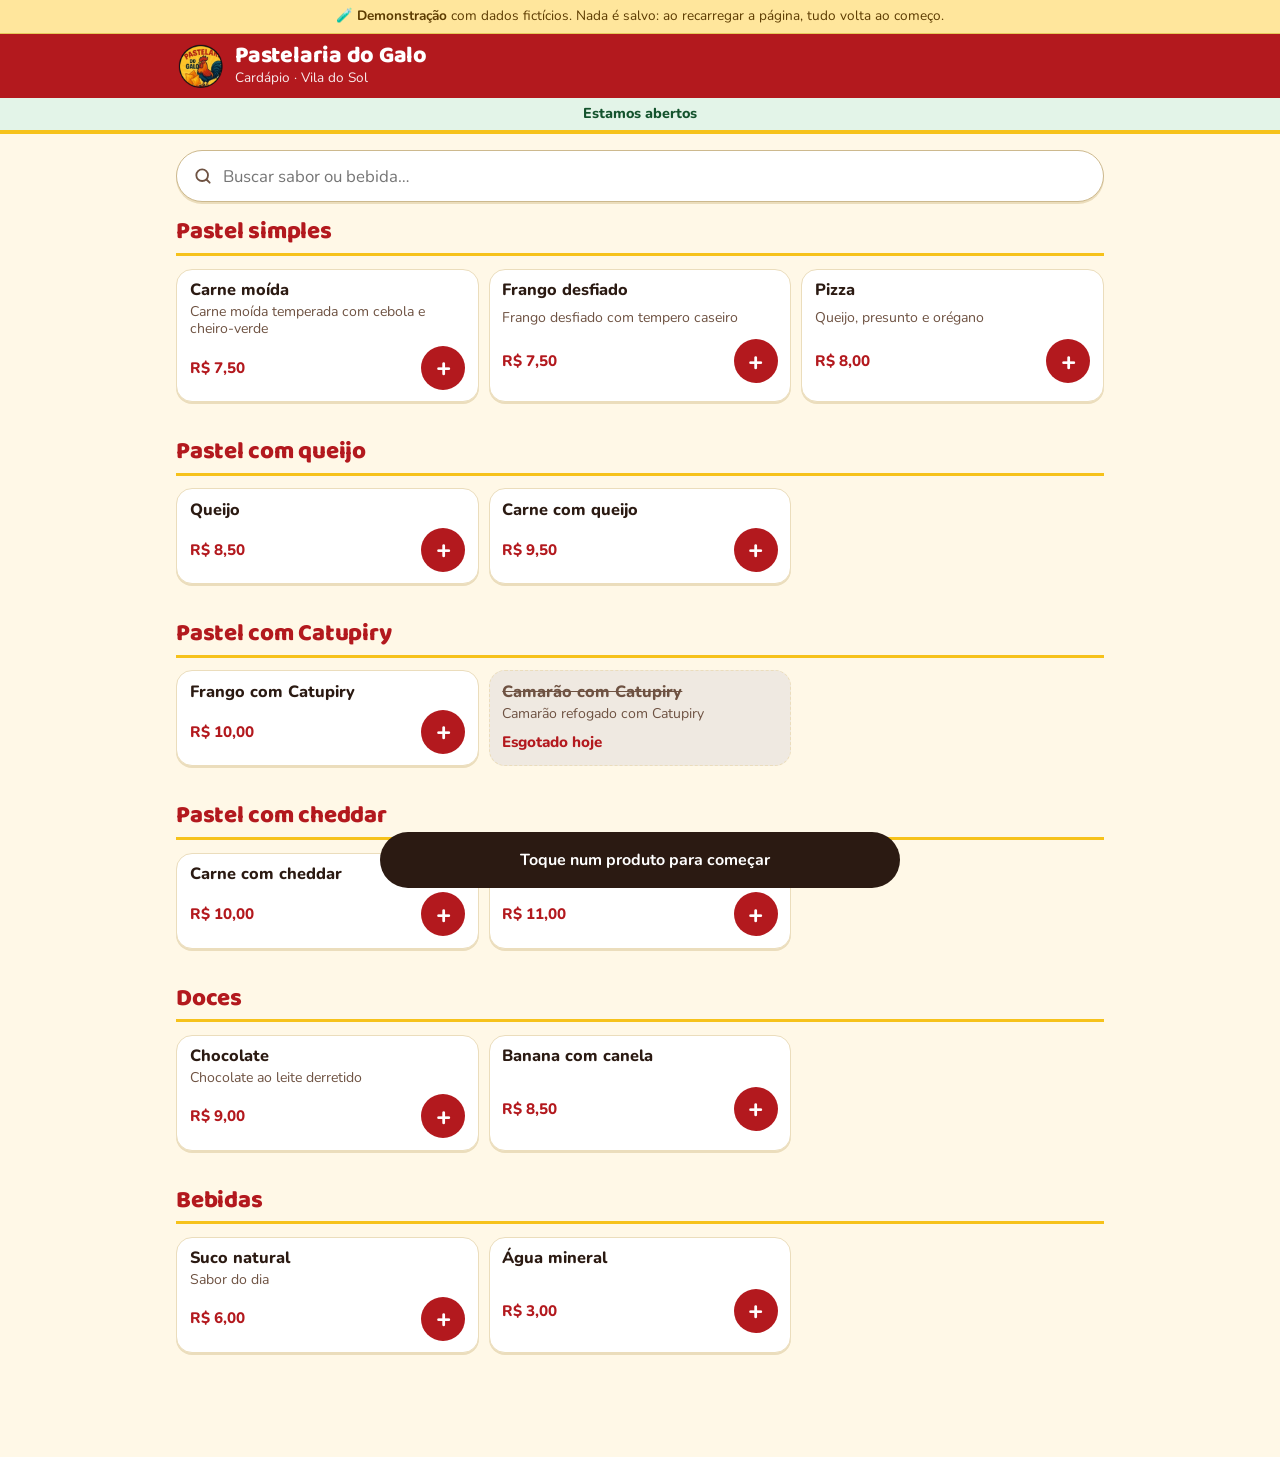
==== commit db544a45: "Galo & Cia · demonstração clicável com dados fictícios Cópia das telas do Galo & Cia com um "servido" ====
--- a/cardapio.html
+++ b/cardapio.html
@@ -22,7 +22,7 @@
         <img class="cardapio-logo" src="img/logo-galo.png" alt="Pastelaria do Galo" width="56" height="52">
         <div class="cardapio-titulo">
             <h1>Pastelaria do Galo</h1>
-            <p>Cardápio · Lagoa de Praia</p>
+            <p>Cardápio · Vila do Sol</p>
         </div>
     </div>
     <!-- "Estamos abertos" / "Fechados": faixa própria, embaixo do nome. -->
